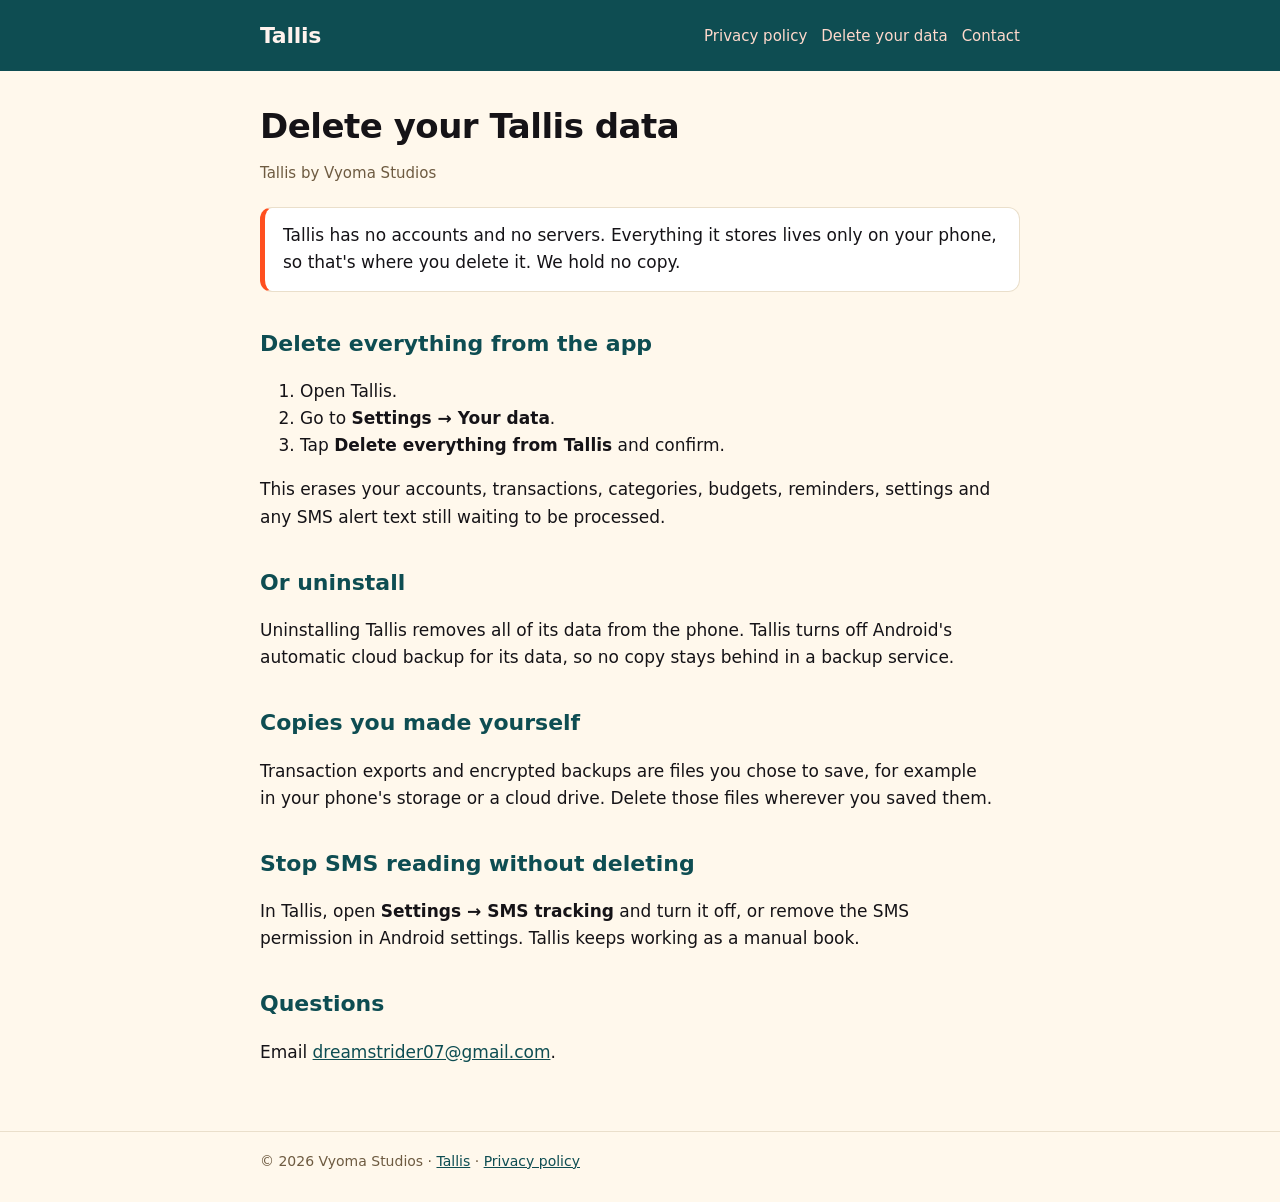
==== delete-data/index.html @ d3bc6d3a "Tallis public pages: home, privacy policy, delete your data Static pages for Google Play's privacy p" ====
<!doctype html>
<html lang="en-IN">
<head>
  <meta charset="utf-8">
  <meta name="viewport" content="width=device-width, initial-scale=1">
  <title>Delete your data · Tallis</title>
  <meta name="description" content="How to delete everything Tallis stores. Your data lives only on your phone, so you delete it there.">
  <link rel="stylesheet" href="../assets/site.css">
</head>
<body>
  <header class="top"><div class="wrap">
    <a class="brand" href="../">Tallis</a>
    <nav><a href="../privacy/">Privacy policy</a><a href="./">Delete your data</a><a href="../#contact">Contact</a></nav>
  </div></header>
  <main><div class="wrap">
    <h1>Delete your Tallis data</h1>
    <p class="meta">Tallis by Vyoma Studios</p>
    <div class="callout">Tallis has no accounts and no servers. Everything it stores lives only on your phone, so that's where you delete it. We hold no copy.</div>

    <h2>Delete everything from the app</h2>
    <ol>
      <li>Open Tallis.</li>
      <li>Go to <strong>Settings → Your data</strong>.</li>
      <li>Tap <strong>Delete everything from Tallis</strong> and confirm.</li>
    </ol>
    <p>This erases your accounts, transactions, categories, budgets, reminders, settings and any SMS alert text still waiting to be processed.</p>

    <h2>Or uninstall</h2>
    <p>Uninstalling Tallis removes all of its data from the phone. Tallis turns off Android's automatic cloud backup for its data, so no copy stays behind in a backup service.</p>

    <h2>Copies you made yourself</h2>
    <p>Transaction exports and encrypted backups are files you chose to save, for example in your phone's storage or a cloud drive. Delete those files wherever you saved them.</p>

    <h2>Stop SMS reading without deleting</h2>
    <p>In Tallis, open <strong>Settings → SMS tracking</strong> and turn it off, or remove the SMS permission in Android settings. Tallis keeps working as a manual book.</p>

    <h2>Questions</h2>
    <p>Email <a href="mailto:dreamstrider07@gmail.com">dreamstrider07@gmail.com</a>.</p>
  </div></main>
  <footer><div class="wrap">© 2026 Vyoma Studios · <a href="../">Tallis</a> · <a href="../privacy/">Privacy policy</a></div></footer>
</body>
</html>
---- assets/site.css ----
:root {
  --paper: #FFF8EC;
  --ink: #151317;
  --muted: #6E5B41;
  --rule: #EADFCB;
  --teal: #0E4D52;
  --vermilion: #FF4F1F;
  --lemon: #FFE14D;
}
* { box-sizing: border-box; }
html { -webkit-text-size-adjust: 100%; }
body {
  margin: 0;
  background: var(--paper);
  color: var(--ink);
  font: 17px/1.6 system-ui, -apple-system, "Segoe UI", Roboto, "Noto Sans", sans-serif;
}
header.top {
  background: var(--teal);
  color: #FFF3EE;
  padding: 18px 16px;
}
header.top .wrap { display: flex; align-items: center; justify-content: space-between; gap: 12px; flex-wrap: wrap; }
header.top a.brand { color: #FFF3EE; text-decoration: none; font-weight: 800; font-size: 22px; letter-spacing: -0.3px; }
header.top nav a { color: #FFD9CC; text-decoration: none; margin-left: 14px; font-size: 15px; }
header.top nav a:hover, header.top nav a:focus { text-decoration: underline; }
.wrap { max-width: 760px; margin: 0 auto; }
main { padding: 28px 16px 48px; }
h1 { font-size: 34px; line-height: 1.15; margin: 8px 0 6px; letter-spacing: -0.5px; }
h2 { font-size: 22px; margin: 34px 0 8px; color: var(--teal); }
p, li { max-width: 68ch; }
a { color: var(--teal); }
.meta { color: var(--muted); font-size: 15px; margin-bottom: 22px; }
.callout {
  background: #fff;
  border: 1px solid var(--rule);
  border-left: 5px solid var(--vermilion);
  border-radius: 12px;
  padding: 14px 18px;
  margin: 18px 0;
}
blockquote {
  margin: 14px 0;
  padding: 12px 16px;
  background: #fff;
  border-left: 4px solid var(--lemon);
  border-radius: 8px;
}
table { border-collapse: collapse; width: 100%; margin: 12px 0; font-size: 16px; }
th, td { text-align: left; vertical-align: top; padding: 10px 12px; border-bottom: 1px solid var(--rule); }
th { background: #fff; }
.hero { padding: 34px 0 10px; }
.hero .tag { font-size: 26px; font-weight: 700; line-height: 1.25; margin: 0 0 14px; }
.cards { display: grid; grid-template-columns: repeat(auto-fit, minmax(210px, 1fr)); gap: 14px; margin: 22px 0; }
.card { background: #fff; border: 1px solid var(--rule); border-radius: 14px; padding: 16px 18px; }
.card h3 { margin: 0 0 6px; font-size: 18px; }
.card p { margin: 0; color: #3F362B; font-size: 15.5px; }
footer { border-top: 1px solid var(--rule); padding: 18px 16px 30px; color: var(--muted); font-size: 14px; }
@media (max-width: 480px) {
  h1 { font-size: 28px; }
  .hero .tag { font-size: 22px; }
  header.top nav a { margin: 0 14px 0 0; }
}
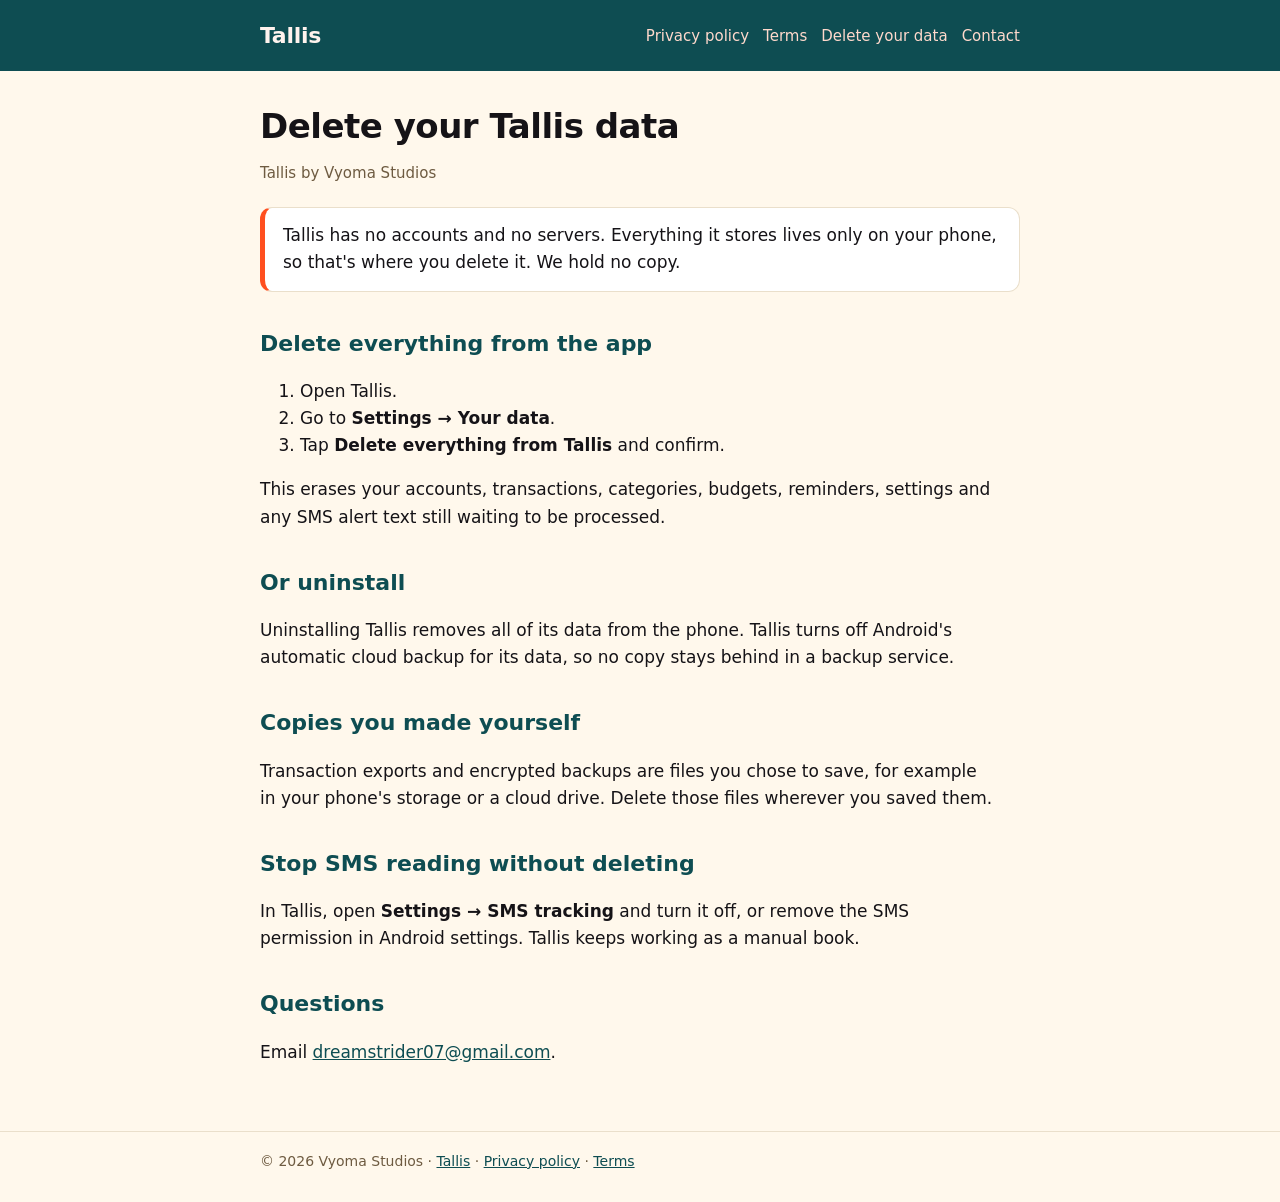
==== commit 0335f7b7: "Add terms of service and link it from every page Covers what Tallis is and is not, accuracy, Tallis " ====
--- a/delete-data/index.html
+++ b/delete-data/index.html
@@ -10,7 +10,7 @@
 <body>
   <header class="top"><div class="wrap">
     <a class="brand" href="../">Tallis</a>
-    <nav><a href="../privacy/">Privacy policy</a><a href="./">Delete your data</a><a href="../#contact">Contact</a></nav>
+    <nav><a href="../privacy/">Privacy policy</a><a href="../terms/">Terms</a><a href="./">Delete your data</a><a href="../#contact">Contact</a></nav>
   </div></header>
   <main><div class="wrap">
     <h1>Delete your Tallis data</h1>
@@ -37,6 +37,6 @@
     <h2>Questions</h2>
     <p>Email <a href="mailto:dreamstrider07@gmail.com">dreamstrider07@gmail.com</a>.</p>
   </div></main>
-  <footer><div class="wrap">© 2026 Vyoma Studios · <a href="../">Tallis</a> · <a href="../privacy/">Privacy policy</a></div></footer>
+  <footer><div class="wrap">© 2026 Vyoma Studios · <a href="../">Tallis</a> · <a href="../privacy/">Privacy policy</a> · <a href="../terms/">Terms</a></div></footer>
 </body>
 </html>
